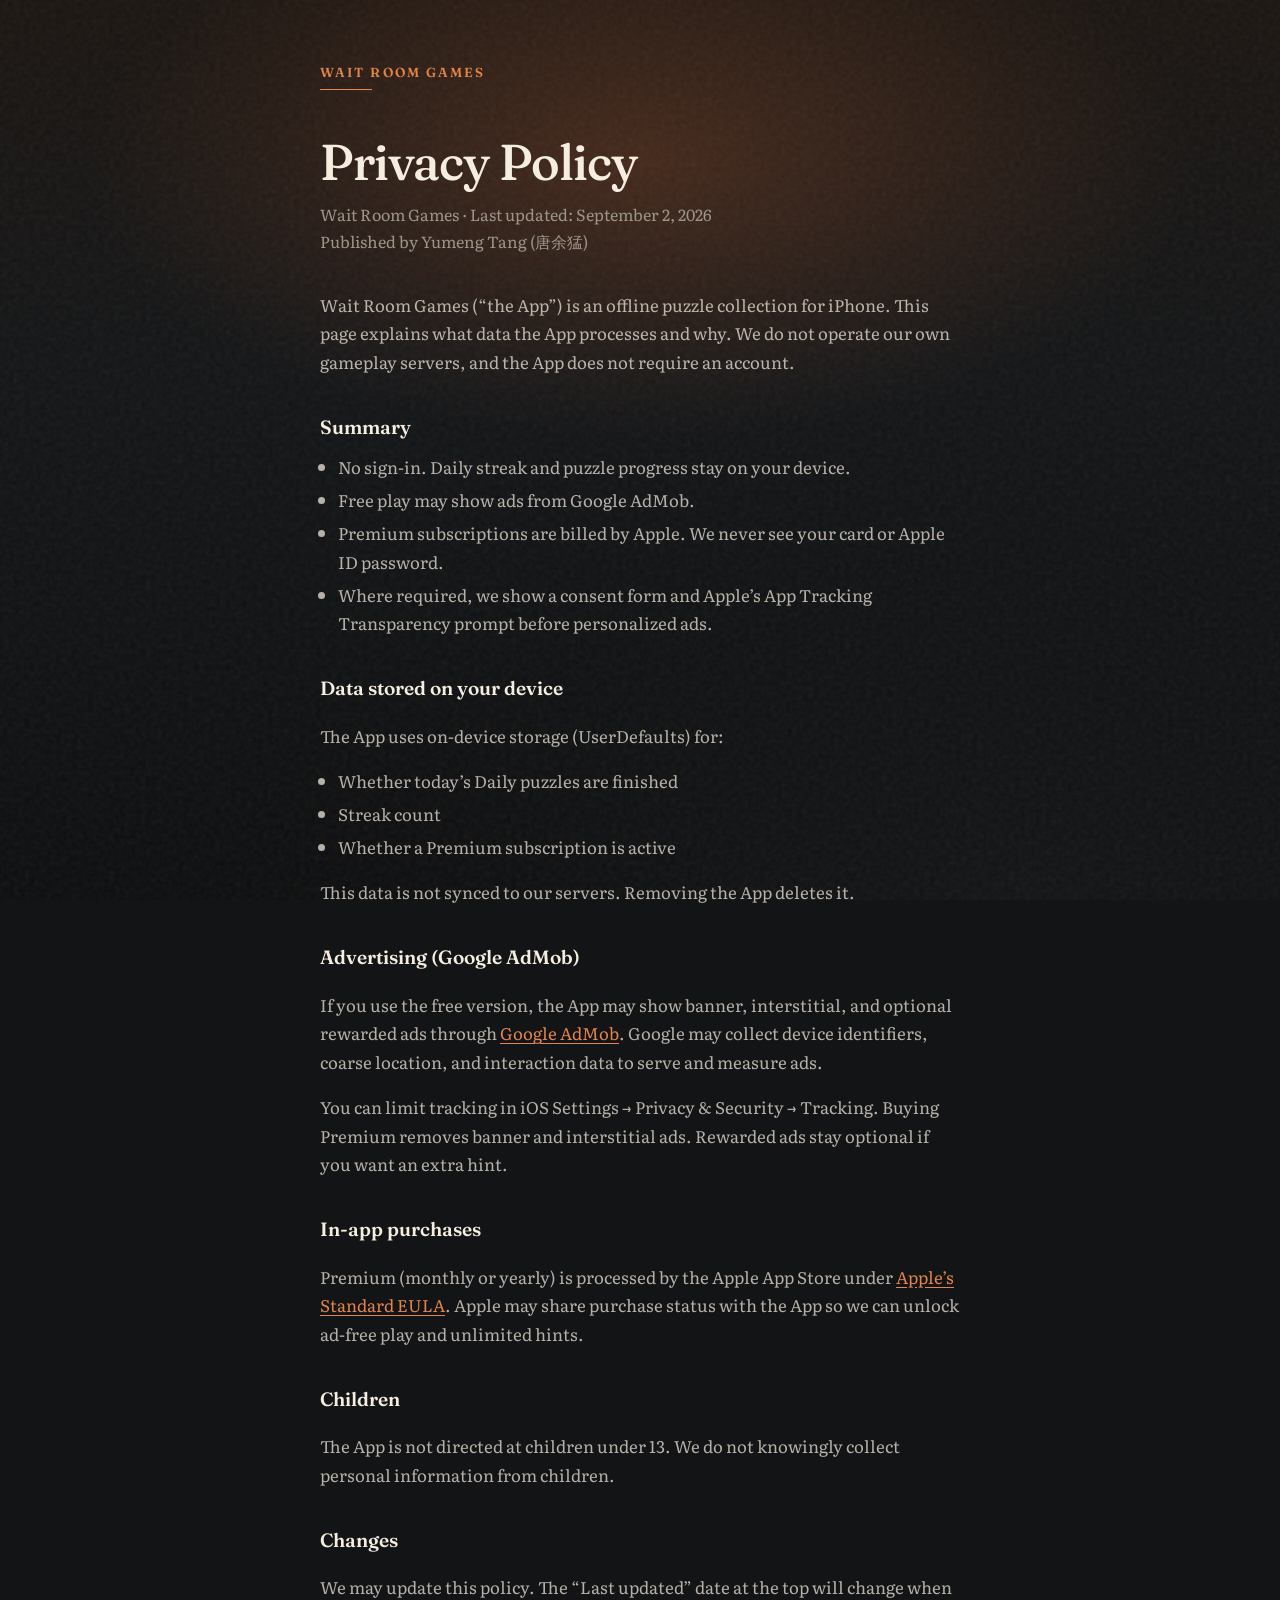
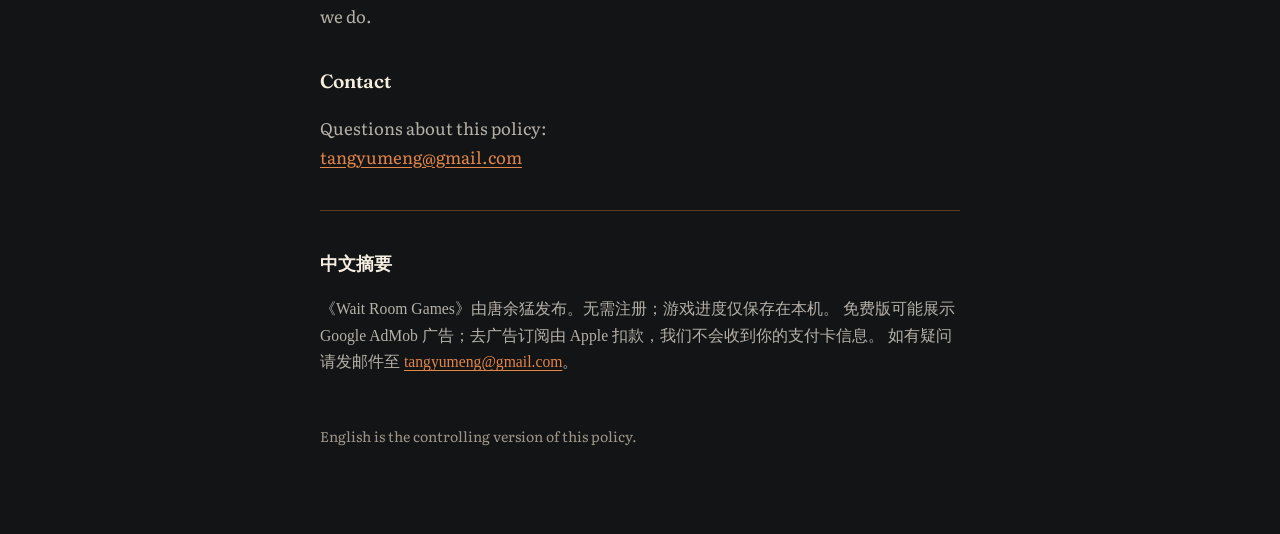
==== privacy/index.html @ 918e6718 "Publish App Store support and privacy pages only. Match the Mac *-pages repos: this GitHub project i" ====
<!DOCTYPE html>
<html lang="en">
<head>
  <meta charset="utf-8">
  <meta name="viewport" content="width=device-width, initial-scale=1">
  <meta name="description" content="Privacy policy for Wait Room Games, an iOS puzzle app published by Yumeng Tang.">
  <title>Privacy Policy — Wait Room Games</title>
  <link rel="preconnect" href="https://fonts.googleapis.com">
  <link rel="preconnect" href="https://fonts.gstatic.com" crossorigin>
  <link href="https://fonts.googleapis.com/css2?family=Fraunces:opsz,wght@9..144,500;9..144,600&family=Literata:opsz,wght@7..72,400;7..72,500&display=swap" rel="stylesheet">
  <link rel="stylesheet" href="../styles.css">
</head>
<body>
  <div class="atmosphere" aria-hidden="true"></div>
  <main class="wrap">
    <p class="mark"><a href="../">Wait Room Games</a><span></span></p>
    <h1>Privacy Policy</h1>
    <p class="lede">Wait Room Games · Last updated: September 2, 2026<br>Published by Yumeng Tang (唐余猛)</p>

    <p>
      Wait Room Games (“the App”) is an offline puzzle collection for iPhone.
      This page explains what data the App processes and why. We do not operate
      our own gameplay servers, and the App does not require an account.
    </p>

    <h2>Summary</h2>
    <ul>
      <li>No sign-in. Daily streak and puzzle progress stay on your device.</li>
      <li>Free play may show ads from Google AdMob.</li>
      <li>Premium subscriptions are billed by Apple. We never see your card or Apple ID password.</li>
      <li>Where required, we show a consent form and Apple’s App Tracking Transparency prompt before personalized ads.</li>
    </ul>

    <h2>Data stored on your device</h2>
    <p>The App uses on-device storage (UserDefaults) for:</p>
    <ul>
      <li>Whether today’s Daily puzzles are finished</li>
      <li>Streak count</li>
      <li>Whether a Premium subscription is active</li>
    </ul>
    <p>This data is not synced to our servers. Removing the App deletes it.</p>

    <h2>Advertising (Google AdMob)</h2>
    <p>
      If you use the free version, the App may show banner, interstitial, and optional rewarded ads
      through <a href="https://policies.google.com/privacy">Google AdMob</a>.
      Google may collect device identifiers, coarse location, and interaction data to serve and measure ads.
    </p>
    <p>
      You can limit tracking in iOS Settings → Privacy &amp; Security → Tracking.
      Buying Premium removes banner and interstitial ads. Rewarded ads stay optional if you want an extra hint.
    </p>

    <h2>In-app purchases</h2>
    <p>
      Premium (monthly or yearly) is processed by the Apple App Store under
      <a href="https://www.apple.com/legal/internet-services/itunes/dev/stdeula/">Apple’s Standard EULA</a>.
      Apple may share purchase status with the App so we can unlock ad-free play and unlimited hints.
    </p>

    <h2>Children</h2>
    <p>The App is not directed at children under 13. We do not knowingly collect personal information from children.</p>

    <h2>Changes</h2>
    <p>We may update this policy. The “Last updated” date at the top will change when we do.</p>

    <h2>Contact</h2>
    <p>
      Questions about this policy:<br>
      <a href="mailto:tangyumeng@gmail.com">tangyumeng@gmail.com</a>
    </p>

    <hr>
    <section class="zh" lang="zh-Hans">
      <h2>中文摘要</h2>
      <p>
        《Wait Room Games》由唐余猛发布。无需注册；游戏进度仅保存在本机。
        免费版可能展示 Google AdMob 广告；去广告订阅由 Apple 扣款，我们不会收到你的支付卡信息。
        如有疑问请发邮件至
        <a href="mailto:tangyumeng@gmail.com">tangyumeng@gmail.com</a>。
      </p>
    </section>

    <p class="foot">English is the controlling version of this policy.</p>
  </main>
</body>
</html>
---- styles.css ----
:root {
  --ink: #121416;
  --ink-lift: #1e2022;
  --paper: #f5ede0;
  --paper-dim: rgba(245, 237, 224, 0.72);
  --copper: #e38547;
  --copper-deep: #b85c2e;
  --mute: #9e9588;
  --rule: rgba(227, 133, 71, 0.35);
}

* { box-sizing: border-box; }

html, body {
  margin: 0;
  min-height: 100%;
}

body {
  color: var(--paper);
  font-family: "Literata", "Iowan Old Style", "Palatino Linotype", Palatino, serif;
  font-optical-sizing: auto;
  font-size: 1.05rem;
  line-height: 1.7;
  background: var(--ink);
}

.atmosphere {
  position: fixed;
  inset: 0;
  z-index: -1;
  background:
    radial-gradient(ellipse 70% 50% at 50% 18%, rgba(184, 92, 46, 0.28), transparent 62%),
    radial-gradient(ellipse 90% 70% at 80% 100%, rgba(18, 20, 22, 0.9), transparent 55%),
    linear-gradient(180deg, #1a1410 0%, #121416 42%, #0c0d0e 100%);
}

.atmosphere::after {
  content: "";
  position: absolute;
  inset: 0;
  opacity: 0.07;
  background-image: url("data:image/svg+xml,%3Csvg viewBox='0 0 200 200' xmlns='http://www.w3.org/2000/svg'%3E%3Cfilter id='n'%3E%3CfeTurbulence type='fractalNoise' baseFrequency='.85' numOctaves='4' stitchTiles='stitch'/%3E%3C/filter%3E%3Crect width='100%25' height='100%25' filter='url(%23n)'/%3E%3C/svg%3E");
  pointer-events: none;
}

.wrap {
  width: min(40rem, calc(100% - 2.4rem));
  margin: 0 auto;
  padding: 2.75rem 0 4.5rem;
}

.mark {
  display: flex;
  flex-direction: column;
  gap: 0.35rem;
  margin-bottom: 2.75rem;
}

.mark a {
  font-family: "Fraunces", "Iowan Old Style", serif;
  font-size: 0.82rem;
  font-weight: 600;
  letter-spacing: 0.16em;
  text-transform: uppercase;
  color: var(--copper);
  text-decoration: none;
}

.mark span {
  width: 3.25rem;
  height: 1px;
  background: var(--copper);
}

h1 {
  font-family: "Fraunces", "Iowan Old Style", serif;
  font-size: clamp(2.1rem, 6vw, 3.15rem);
  font-weight: 500;
  font-variation-settings: "SOFT" 40, "WONK" 1;
  line-height: 1.12;
  letter-spacing: -0.02em;
  margin: 0 0 0.65rem;
}

.lede {
  color: var(--mute);
  font-size: 1rem;
  margin: 0 0 2.25rem;
}

h2 {
  font-family: "Fraunces", serif;
  font-size: 1.2rem;
  font-weight: 600;
  margin: 2.15rem 0 0.6rem;
  color: var(--paper);
}

p, li { color: var(--paper-dim); }

ul {
  padding-left: 1.15rem;
  margin: 0.4rem 0 1rem;
}

li { margin: 0.28rem 0; }

a {
  color: var(--copper);
  text-underline-offset: 0.18em;
}

a:hover { color: var(--paper); }

hr {
  border: 0;
  height: 1px;
  background: var(--rule);
  margin: 2.4rem 0;
}

.zh {
  font-family: "Source Han Serif SC", "Noto Serif SC", "Songti SC", serif;
  font-size: 0.98rem;
}

.zh h2 {
  font-family: inherit;
  font-size: 1.15rem;
}

.foot {
  margin-top: 3rem;
  color: var(--mute);
  font-size: 0.88rem;
}

.hero {
  display: flex;
  flex-direction: column;
  padding: 12vh 0 4.5rem;
}

.hero h1 { margin-bottom: 0.85rem; }

.hero p {
  max-width: 28rem;
  margin: 0 0 1.75rem;
}

.links {
  display: flex;
  flex-wrap: wrap;
  gap: 0.75rem 1.5rem;
}

.links a {
  font-family: "Fraunces", serif;
  font-weight: 600;
  text-decoration: none;
  border-bottom: 1px solid var(--rule);
  padding-bottom: 0.12rem;
}

.links a:hover { border-bottom-color: var(--copper); }

.support {
  margin-top: 2.75rem;
  padding-top: 1.75rem;
  border-top: 1px solid var(--rule);
  max-width: 32rem;
}

.support h2 { margin-top: 0; }

.mail {
  font-family: "Fraunces", serif;
  font-size: 1.25rem;
  font-weight: 600;
  text-decoration: none;
}
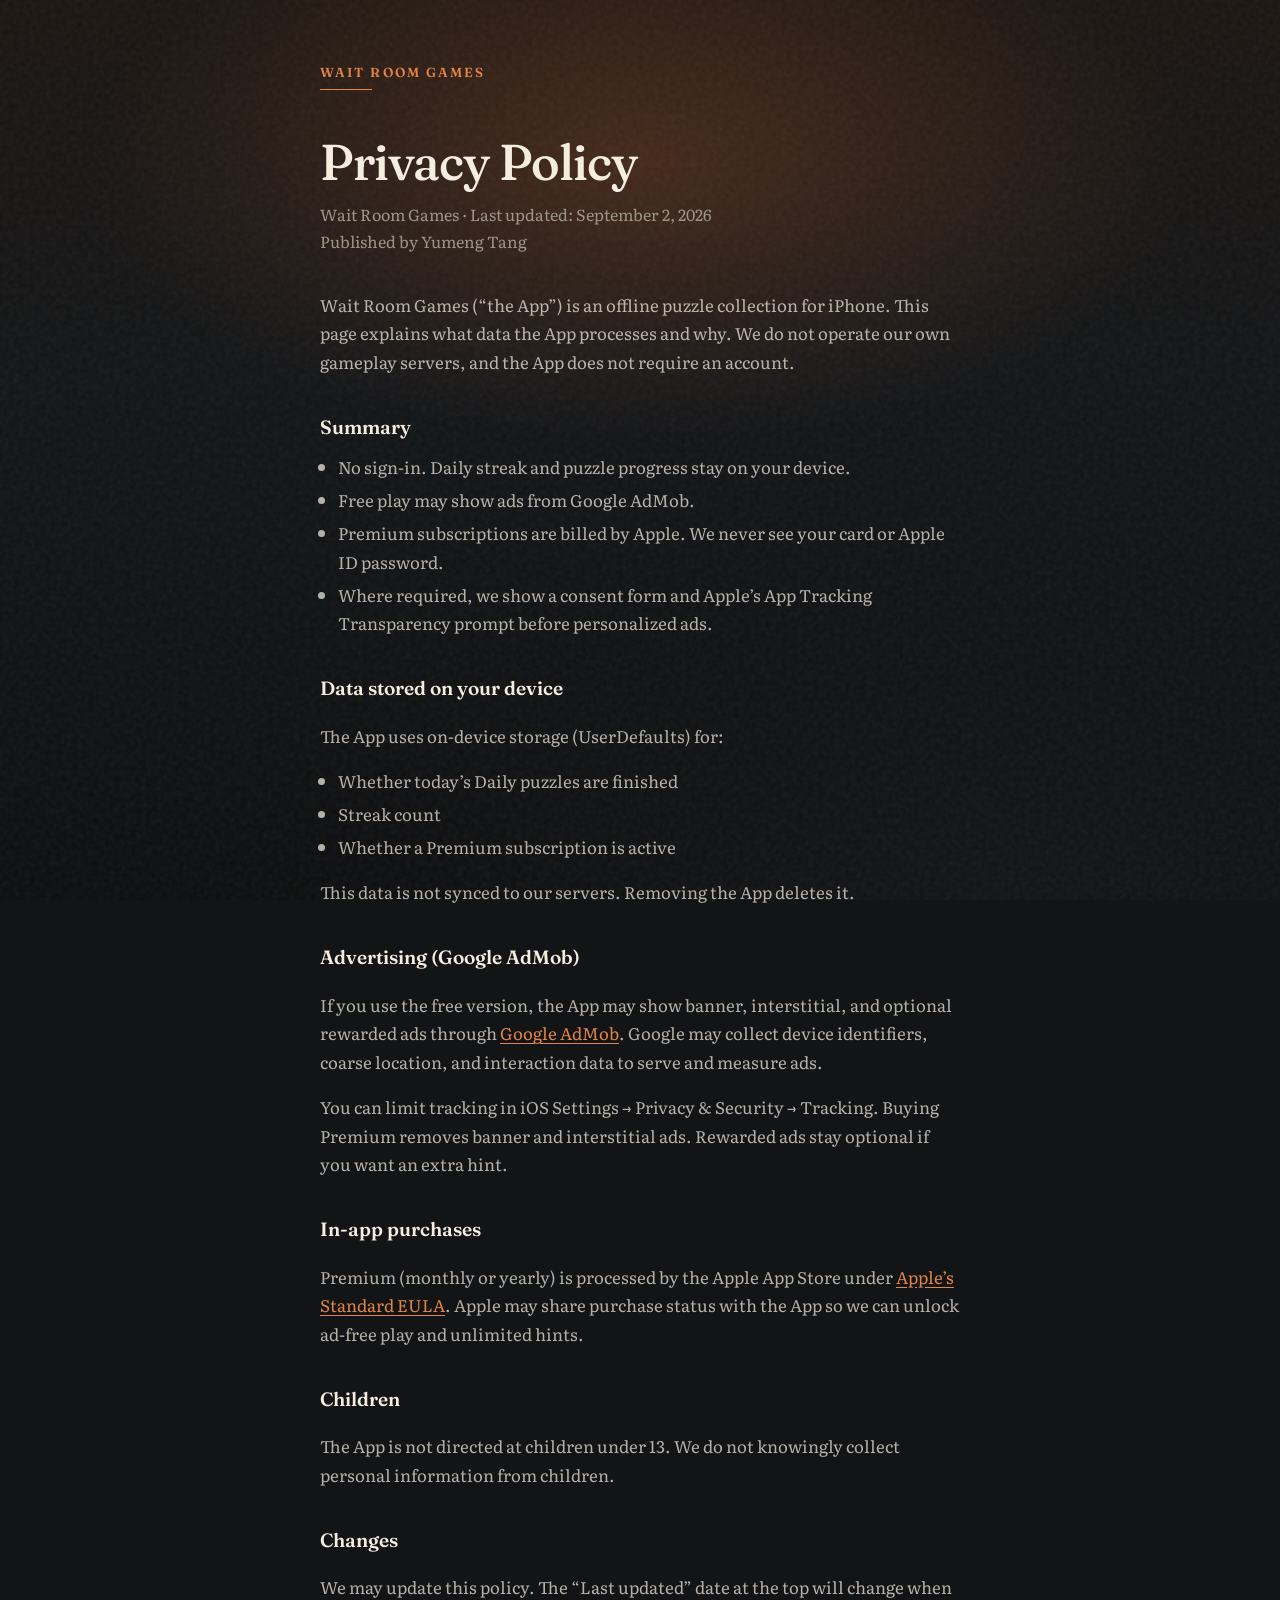
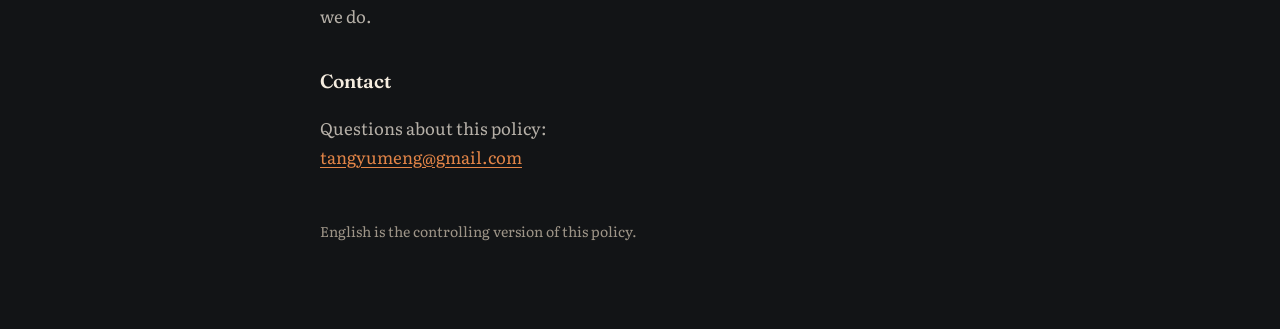
==== commit f53c48b7: "Use English-only copy on support and privacy pages." ====
--- a/privacy/index.html
+++ b/privacy/index.html
@@ -15,7 +15,7 @@
   <main class="wrap">
     <p class="mark"><a href="../">Wait Room Games</a><span></span></p>
     <h1>Privacy Policy</h1>
-    <p class="lede">Wait Room Games · Last updated: September 2, 2026<br>Published by Yumeng Tang (唐余猛)</p>
+    <p class="lede">Wait Room Games · Last updated: September 2, 2026<br>Published by Yumeng Tang</p>
 
     <p>
       Wait Room Games (“the App”) is an offline puzzle collection for iPhone.
@@ -69,18 +69,6 @@
       Questions about this policy:<br>
       <a href="mailto:tangyumeng@gmail.com">tangyumeng@gmail.com</a>
     </p>
-
-    <hr>
-    <section class="zh" lang="zh-Hans">
-      <h2>中文摘要</h2>
-      <p>
-        《Wait Room Games》由唐余猛发布。无需注册；游戏进度仅保存在本机。
-        免费版可能展示 Google AdMob 广告；去广告订阅由 Apple 扣款，我们不会收到你的支付卡信息。
-        如有疑问请发邮件至
-        <a href="mailto:tangyumeng@gmail.com">tangyumeng@gmail.com</a>。
-      </p>
-    </section>
-
     <p class="foot">English is the controlling version of this policy.</p>
   </main>
 </body>
